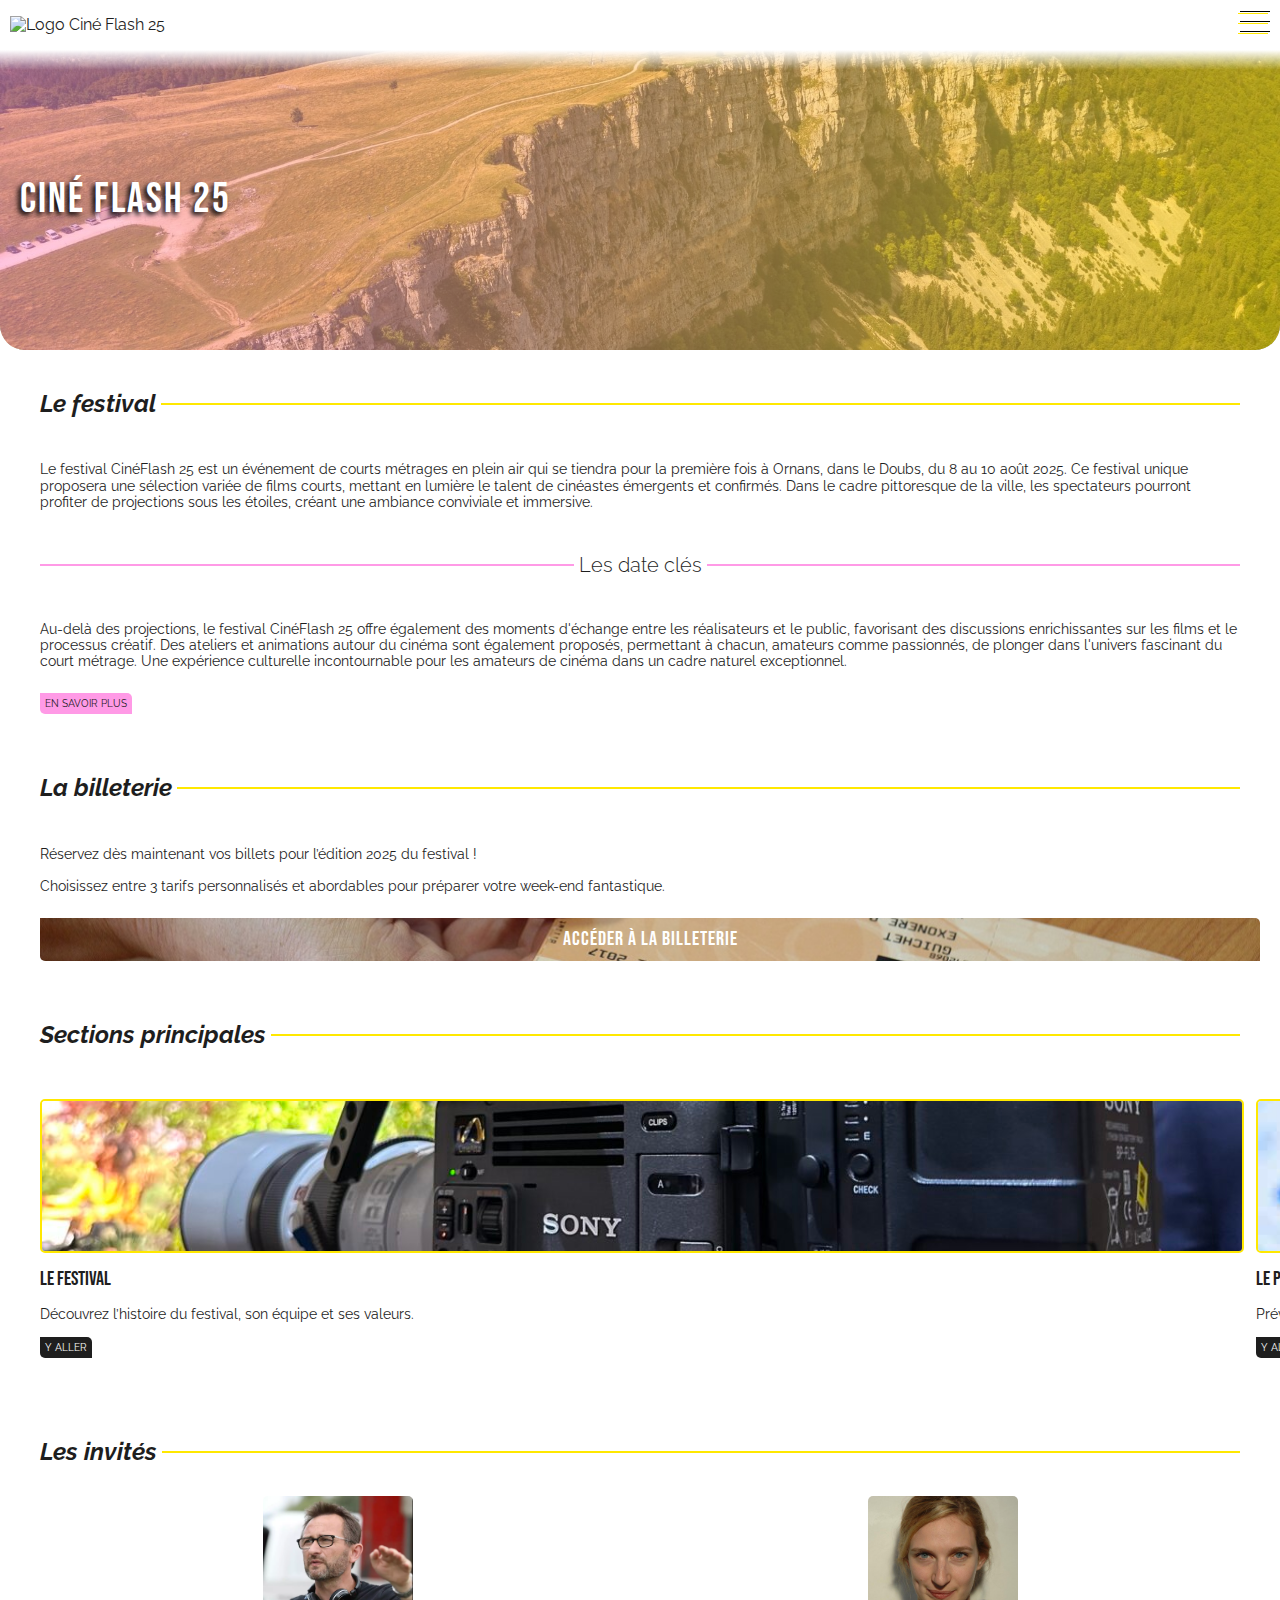
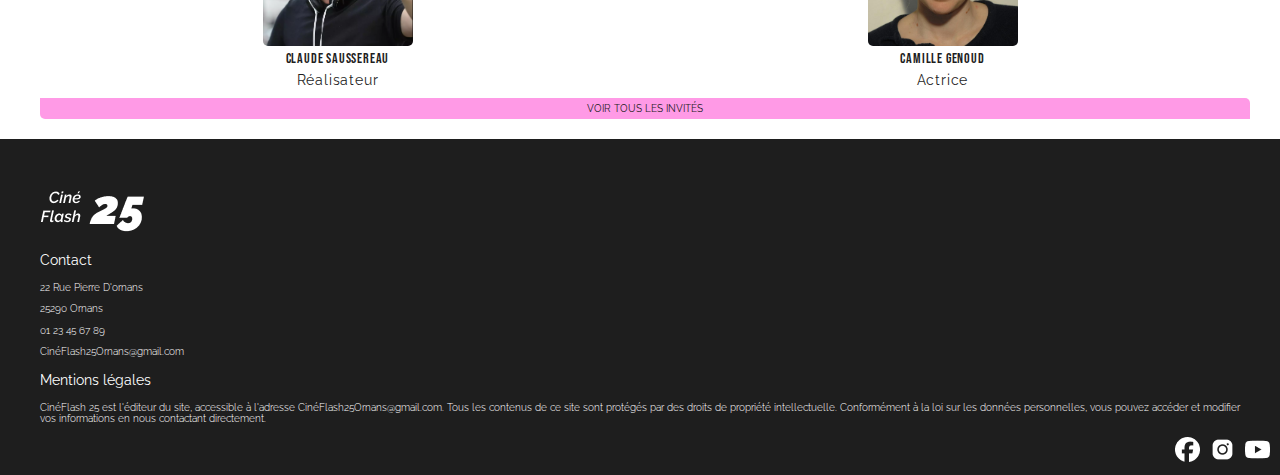
==== index.html @ e52c5e07 "fix article card et portrait dans index" ====
<!DOCTYPE html>
<html lang="fr">

<head>
    <meta charset="UTF-8">
    <meta name="viewport" content="width=device-width, initial-scale=1.0">
    <title>Ciné Flash 25</title>
    <link rel="stylesheet" href="/src/css/style.css">
    <script type="module" src="/src/js/script.js"></script>
</head>

<body>
    <header class="header">
        <div class="header__bar">
            <a class="header__logo-link" href="/">
                <img class="header__logo" src="/assets/logo-and-icons/logo-cineflash25-dark-and-shadows.PNG"
                    alt="Logo Ciné Flash 25">
            </a>

            <button class="btn-unstyled header__menu-btn" aria-label="menu" aria-expanded="false"
                aria-controls="mainNav">
                <img class="header__menu-icon" src="/assets/logo-and-icons/burger-icon-menu-bar-svg.svg"
                    alt="Icône menu hamburger">
            </button>
        </div>
        <nav class="header__menu menu" id="mainNav" aria-hidden="true">
            <ul class="menu__list list-unstyled">
                <li class="menu__item">
                    <a class="menu__link" href="/">Accueil</a>
                </li>
                <li class="menu__item">
                    <a class="menu__link" href="/festival.html">Le festival</a>
                </li>
                <li class="menu__item">
                    <a class="menu__link" href="/programme.html">Le programme</a>
                </li>
                <li class="menu__item">
                    <a class="menu__link" href="/">La billeterie</a>
                </li>
                <li class="menu__item">
                    <a class="menu__link" href="/films/">À l'affiche</a>
                </li>
                <li class="menu__item">
                    <a class="menu__link" href="/invites/">Les invités</a>
                </li>
                <li class="menu__item">
                    <a class="menu__link" href="/infos.html">Infos pratiques</a>
                </li>
                <li class="menu__item">
                    <a class="menu__link" href="/contact.html">Nous contacter</a>
                </li>
            </ul>
            <div class="menu__secondaire">
                <ul class="menu__social-network list-unstyled" aria-label="Réseaux sociaux">
                    <li><a href="https://www.facebook.com/mmimontbeliard/"><img
                                src="/assets/logo-and-icons/facebook.png" alt="Icône facebook"></a></li>
                    <li><a href="https://www.instagram.com/mmi_montbeliard/"><img
                                src="/assets//logo-and-icons//instagram.png" alt="Icône instagram"></a></li>
                    <li><a href="https://www.youtube.com/channel/UCgW7jR8McJwjxPh0fDQaXGg/videos"><img
                                src="/assets//logo-and-icons//youtube.png" alt="Icône youtube"></a></li>
                </ul>
            </div>


        </nav>
    </header>

    <main>
        <div class="hero">
            <h1 class="hero__title">Ciné Flash 25</h1>
            <img class="hero__img" src="/assets/photos/montagne.jpg" alt="Montagne d'Ornans">
        </div>

        <section class="section">
            <header class="section__header">
                <h2 class="section__title">Le festival</h2>
            </header>
            <p class="section__para">
                Le festival CinéFlash 25 est un événement de courts métrages en plein air qui se tiendra pour la
                première fois à Ornans, dans le Doubs, du 8 au 10 août 2025. Ce festival unique proposera une sélection
                variée de films courts, mettant en lumière le talent de cinéastes émergents et confirmés. Dans le cadre
                pittoresque de la ville, les spectateurs pourront profiter de projections sous les étoiles, créant une
                ambiance conviviale et immersive.
            </p>
            <h3 class="section__exergue">Les date clés</h3>
            <p class="section__para">
                Au-delà des projections, le festival CinéFlash 25 offre également des moments d'échange entre les
                réalisateurs et le public, favorisant des discussions enrichissantes sur les films et le processus
                créatif. Des ateliers et animations autour du cinéma sont également proposés, permettant à chacun,
                amateurs comme passionnés, de plonger dans l'univers fascinant du court métrage. Une expérience
                culturelle incontournable pour les amateurs de cinéma dans un cadre naturel exceptionnel.
            </p>
            <a class="btn btn--CTA" href="/festival.html">En savoir plus</a>
        </section>

        <section class="section">
            <header class="section__header">
                <h2 class="section__title">
                    La billeterie
                </h2>
            </header>
            <p class="section__para">
                Réservez dès maintenant vos billets pour l’édition 2025 du festival !
                <br><br>
                Choisissez entre 3 tarifs personnalisés et abordables pour préparer votre week-end fantastique.
            </p>
            <a class="btn btn--billeterie" href="/">Accéder à la billeterie</a>
        </section>

        <section class="section">
            <header class="section__header">
                <h2 class="section__title">
                    Sections principales
                </h2>
            </header>

            <div class="section__carousel">
                <article class="card">
                    <img class="card__img" src="/assets/photos/camera.jpeg" alt="Une caméra">
                    <h2 class="card__title">Le festival</h2>
                    <p class="card__desc">Découvrez l’histoire du festival, son équipe et ses valeurs.</p>
                    <a class="btn" href="/festival.html">Y aller</a>
                </article>

                <article class="card">
                    <img class="card__img" src="/assets/photos/onecalendar-1024x683.jpg" alt="Un calendrier">
                    <h2 class="card__title">Le programme</h2>
                    <p class="card__desc">Prévoyez votre week-end au festival en regardant le programme des séances à
                        venir
                        mais aussi des activités annexes.</p>
                        <a class="btn" href="/programme.html">Y aller</a>
                </article>
            </div>
        </section>

        <section class="section">
            <header class="section__header">
                <h2 class="section__title">
                    Les invités
                </h2>
            </header>

            <div class="section__grid">
                <article class="portrait">
                    <img class="portrait__img" src="/assets/photo-personnes/claude-saussereau.PNG"
                        alt="Photos de CLaude Saussereau">
                    <h2 class="portrait__title">Claude Saussereau</h2>
                    <p class="portrait__desc">Réalisateur</p>
                </article>

                <article class="portrait">
                    <img class="portrait__img" src="/assets/photo-personnes/camille-genaud.jpg" alt="Photos de Camille Genaud">
                    <h2 class="portrait__title">Camille Genoud</h2>
                    <p class="portrait__desc">Actrice</p>
                </article>
            </div>
            <a class="btn btn--CTA btn--big" href="/invites/">Voir tous les invités</a>
        </section>
    </main>

    <footer class="footer">
        <a href="/">
            <img class="footer__logo" src="/assets/logo-and-icons/logo-cineflash25-light.png" alt="Logo Ciné Flash 25">
        </a>
        <p class="footer__title">
            Contact
        </p>
        <ul class="footer__list list-unstyled">
            <li>
                <p class="footer__content">22 Rue Pierre D'ornans</p>
            </li>
            <li>
                <p class="footer__content">25290 Ornans</p>
            </li>
            <li>
                <p class="footer__content">01 23 45 67 89</p>
            </li>
            <li>
                <p class="footer__content">CinéFlash25Ornans@gmail.com</p>
            </li>
        </ul>
        <p class="footer__title">
            Mentions légales
        </p>
        <p class="footer__content">
            CinéFlash 25 est l'éditeur du site, accessible à l'adresse CinéFlash25Ornans@gmail.com. Tous les contenus de
            ce site sont protégés par des droits de propriété intellectuelle. Conformément à la loi sur les données
            personnelles, vous pouvez accéder et modifier vos informations en nous contactant directement.
        </p>
        <ul class="footer__socials list-unstyled">
            <li>
                <a href="https://www.facebook.com/mmimontbeliard/?locale=fr_FR">
                    <img src="/assets/logo-and-icons/facebook.png" alt="Icônes facebook"></a>
            </li>
            <li>
                <a href="https://www.instagram.com/mmi_montbeliard/">
                    <img src="/assets/logo-and-icons/instagram.png" alt="Icônes instagram"></a>
            </li>
            <li>
                <a href="https://www.youtube.com/channel/UCgW7jR8McJwjxPh0fDQaXGg/videos">
                    <img src="/assets/logo-and-icons/youtube.png" alt="Icône youtube"></a>
            </li>
        </ul>
    </footer>
</body>

</html>
---- src/css/style.css ----
@import url('https://fonts.googleapis.com/css2?family=Bebas+Neue&family=Inter:ital,opsz,wght@0,14..32,100..900;1,14..32,100..900&family=Playfair+Display:ital,wght@0,400..900;1,400..900&family=Raleway:ital,wght@0,100..900;1,100..900&display=swap');
@import url('https://fonts.googleapis.com/css2?family=Bebas+Neue&family=Inter:ital,opsz,wght@0,14..32,100..900;1,14..32,100..900&family=Playfair+Display:ital,wght@0,400..900;1,400..900&family=Raleway:ital,wght@0,100..900;1,100..900&display=swap');

@import "/src/css/vendors/normalize.css";

@import "/src/css/utils/variables.css";

@import "/src/css/base/main.css";
@import "/src/css/base/media.css";

@import "/src/css/layout/header.css";
@import "/src/css/layout/footer.css";

@import "/src/css/components/menu.css";
@import "/src/css/components/hero.css";
@import "/src/css/components/section.css";
@import "/src/css/components/card.css";
@import "/src/css/components/portrait.css";
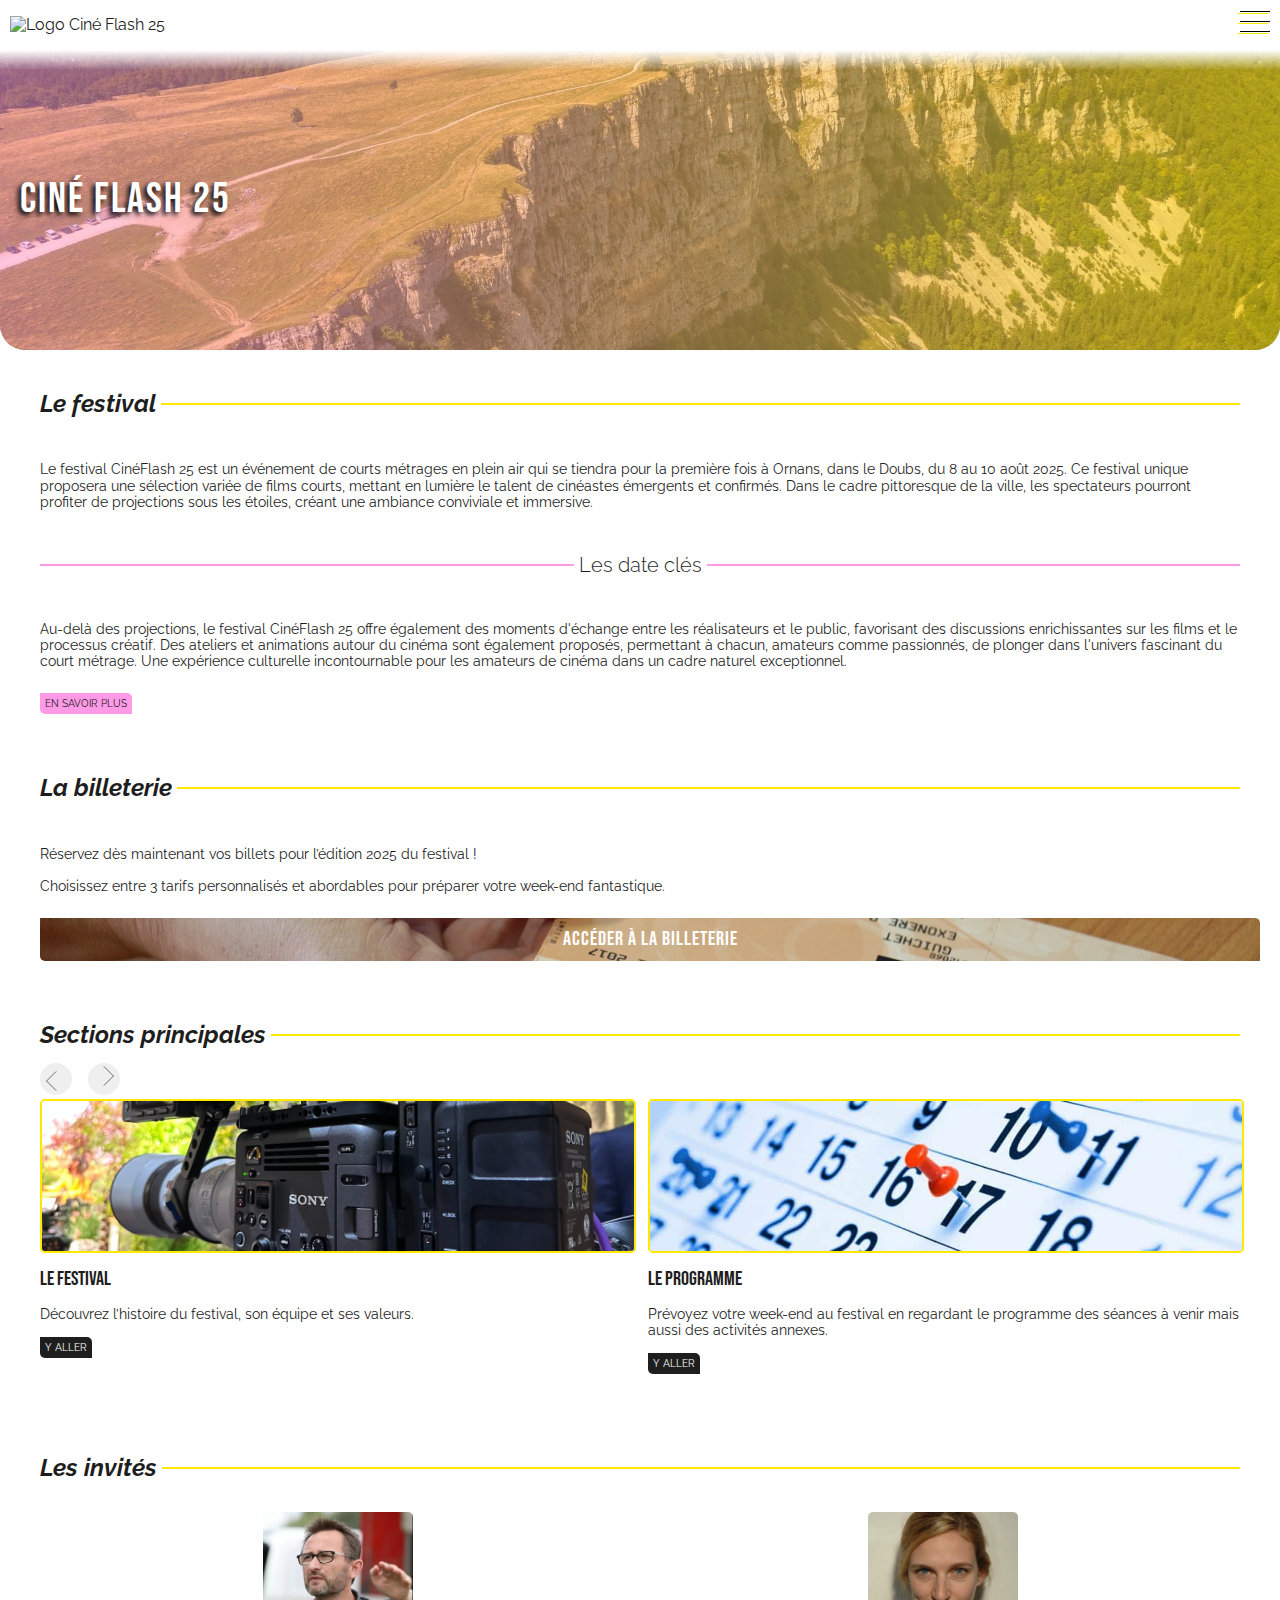
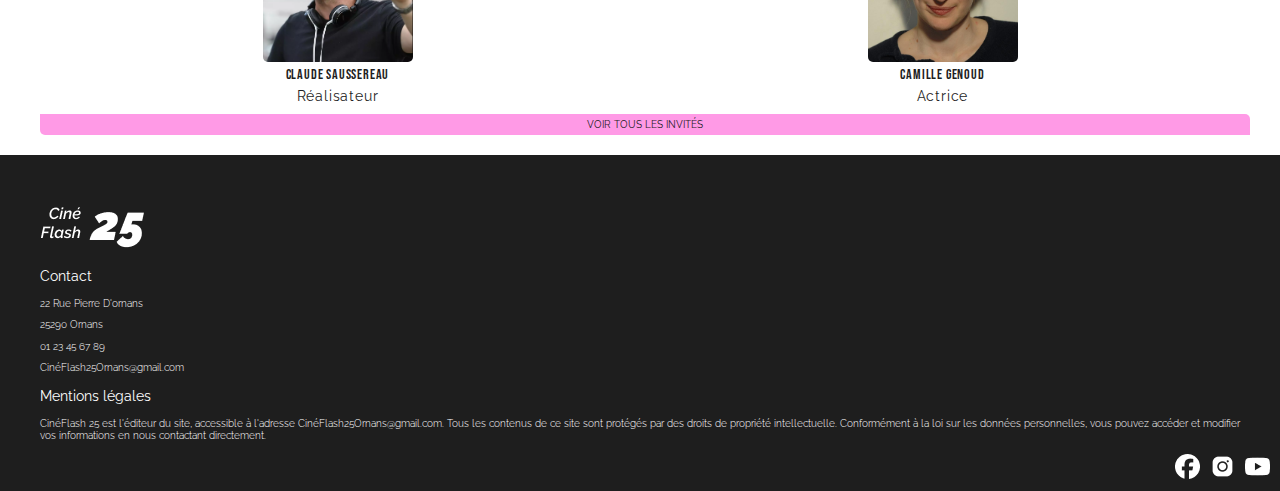
==== commit 7c48ebfc: "Ajout des boutons sur les carousels ;)" ====
--- a/index.html
+++ b/index.html
@@ -114,15 +114,15 @@
                 </h2>
             </header>
 
-            <div class="section__carousel">
-                <article class="card">
+            <div class="section carousel">
+                <article class="carousel__item card">
                     <img class="card__img" src="/assets/photos/camera.jpeg" alt="Une caméra">
                     <h2 class="card__title">Le festival</h2>
                     <p class="card__desc">Découvrez l’histoire du festival, son équipe et ses valeurs.</p>
                     <a class="btn" href="/festival.html">Y aller</a>
                 </article>
 
-                <article class="card">
+                <article class="carousel__item card">
                     <img class="card__img" src="/assets/photos/onecalendar-1024x683.jpg" alt="Un calendrier">
                     <h2 class="card__title">Le programme</h2>
                     <p class="card__desc">Prévoyez votre week-end au festival en regardant le programme des séances à
@@ -130,6 +130,15 @@
                         mais aussi des activités annexes.</p>
                         <a class="btn" href="/programme.html">Y aller</a>
                 </article>
+
+                <div class="carousel__controls">
+                    <button class="carousel__button carousel__button--prev" aria-label="Défiler vers la gauche">
+                      <img src="/assets/logo-and-icons/arrow-icon.svg" alt="fleche gauche" />
+                    </button>
+                    <button class="carousel__button carousel__button--next" aria-label="Défiler vers la droite">
+                      <img src="/assets/logo-and-icons/arrow-icon.svg" alt="fleche droite" />
+                    </button>
+                </div>
             </div>
         </section>
 
--- a/src/css/style.css
+++ b/src/css/style.css
@@ -15,4 +15,5 @@
 @import "/src/css/components/hero.css";
 @import "/src/css/components/section.css";
 @import "/src/css/components/card.css";
-@import "/src/css/components/portrait.css";+@import "/src/css/components/portrait.css";
+@import "/src/css/components/carousel.css";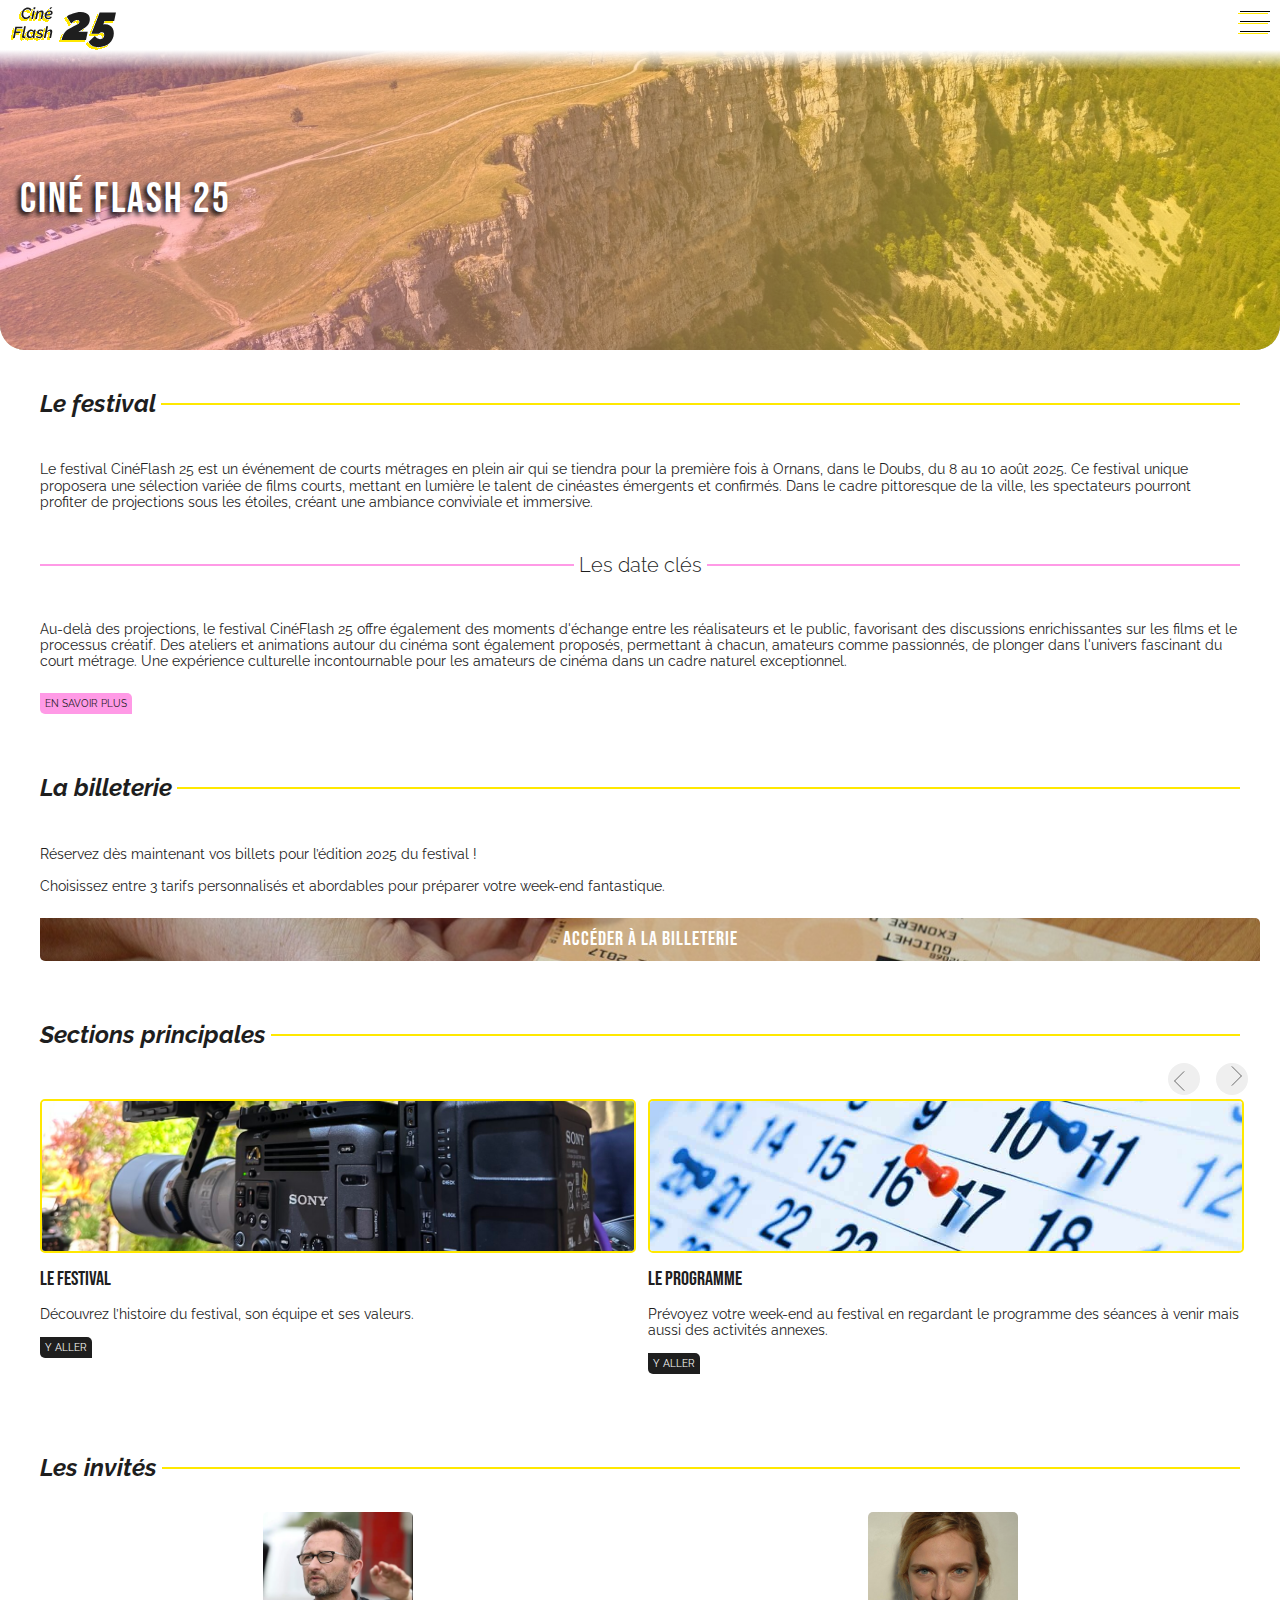
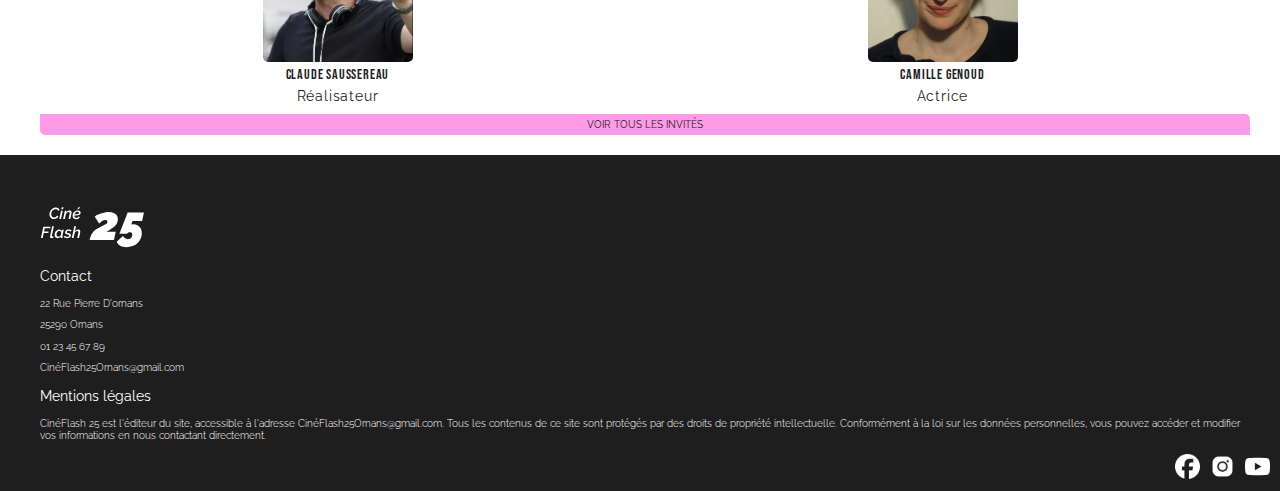
==== commit decaf543: "ajout du favicon" ====
--- a/index.html
+++ b/index.html
@@ -7,14 +7,19 @@
     <title>Ciné Flash 25</title>
     <link rel="stylesheet" href="/src/css/style.css">
     <script type="module" src="/src/js/script.js"></script>
+    <link rel="icon" type="image/png" href="/assets/logo-and-icons/favicon-96x96.png" sizes="96x96" />
+    <link rel="icon" type="image/svg+xml" href="/assets/logo-and-icons/favicon.svg" />
+    <link rel="shortcut icon" href="/assets/logo-and-icons/favicon.ico" />
+    <link rel="apple-touch-icon" sizes="180x180" href="/assets/logo-and-icons/apple-touch-icon.png" />
+    <meta name="apple-mobile-web-app-title" content="Ciné Flash 25" />
+    <link rel="manifest" href="/assets/logo-and-icons/site.webmanifest" />
 </head>
 
 <body>
     <header class="header">
         <div class="header__bar">
             <a class="header__logo-link" href="/">
-                <img class="header__logo" src="/assets/logo-and-icons/logo-cineflash25-dark-and-shadows.PNG"
-                    alt="Logo Ciné Flash 25">
+                <img class="header__logo" src="/assets/logo-and-icons/logo.svg" alt="Logo Ciné Flash 25">
             </a>
 
             <button class="btn-unstyled header__menu-btn" aria-label="menu" aria-expanded="false"
@@ -53,11 +58,11 @@
             <div class="menu__secondaire">
                 <ul class="menu__social-network list-unstyled" aria-label="Réseaux sociaux">
                     <li><a href="https://www.facebook.com/mmimontbeliard/"><img
-                                src="/assets/logo-and-icons/facebook.png" alt="Icône facebook"></a></li>
+                                src="/assets/logo-and-icons/facebook.svg" alt="Icône facebook"></a></li>
                     <li><a href="https://www.instagram.com/mmi_montbeliard/"><img
-                                src="/assets//logo-and-icons//instagram.png" alt="Icône instagram"></a></li>
+                                src="/assets//logo-and-icons/instagram.svg" alt="Icône instagram"></a></li>
                     <li><a href="https://www.youtube.com/channel/UCgW7jR8McJwjxPh0fDQaXGg/videos"><img
-                                src="/assets//logo-and-icons//youtube.png" alt="Icône youtube"></a></li>
+                                src="/assets//logo-and-icons/youtube.svg" alt="Icône youtube"></a></li>
                 </ul>
             </div>
 
@@ -128,15 +133,15 @@
                     <p class="card__desc">Prévoyez votre week-end au festival en regardant le programme des séances à
                         venir
                         mais aussi des activités annexes.</p>
-                        <a class="btn" href="/programme.html">Y aller</a>
+                    <a class="btn" href="/programme.html">Y aller</a>
                 </article>
 
                 <div class="carousel__controls">
                     <button class="carousel__button carousel__button--prev" aria-label="Défiler vers la gauche">
-                      <img src="/assets/logo-and-icons/arrow-icon.svg" alt="fleche gauche" />
+                        <img src="/assets/logo-and-icons/arrow-icon.svg" alt="fleche gauche" />
                     </button>
                     <button class="carousel__button carousel__button--next" aria-label="Défiler vers la droite">
-                      <img src="/assets/logo-and-icons/arrow-icon.svg" alt="fleche droite" />
+                        <img src="/assets/logo-and-icons/arrow-icon.svg" alt="fleche droite" />
                     </button>
                 </div>
             </div>
@@ -158,7 +163,8 @@
                 </article>
 
                 <article class="portrait">
-                    <img class="portrait__img" src="/assets/photo-personnes/camille-genaud.jpg" alt="Photos de Camille Genaud">
+                    <img class="portrait__img" src="/assets/photo-personnes/camille-genaud.jpg"
+                        alt="Photos de Camille Genaud">
                     <h2 class="portrait__title">Camille Genoud</h2>
                     <p class="portrait__desc">Actrice</p>
                 </article>
@@ -169,7 +175,7 @@
 
     <footer class="footer">
         <a href="/">
-            <img class="footer__logo" src="/assets/logo-and-icons/logo-cineflash25-light.png" alt="Logo Ciné Flash 25">
+            <img class="footer__logo" src="/assets/logo-and-icons/logo-light.svg" alt="Logo Ciné Flash 25">
         </a>
         <p class="footer__title">
             Contact
@@ -199,15 +205,15 @@
         <ul class="footer__socials list-unstyled">
             <li>
                 <a href="https://www.facebook.com/mmimontbeliard/?locale=fr_FR">
-                    <img src="/assets/logo-and-icons/facebook.png" alt="Icônes facebook"></a>
+                    <img src="/assets/logo-and-icons/facebook.svg" alt="Icônes facebook"></a>
             </li>
             <li>
                 <a href="https://www.instagram.com/mmi_montbeliard/">
-                    <img src="/assets/logo-and-icons/instagram.png" alt="Icônes instagram"></a>
+                    <img src="/assets/logo-and-icons/instagram.svg" alt="Icônes instagram"></a>
             </li>
             <li>
                 <a href="https://www.youtube.com/channel/UCgW7jR8McJwjxPh0fDQaXGg/videos">
-                    <img src="/assets/logo-and-icons/youtube.png" alt="Icône youtube"></a>
+                    <img src="/assets/logo-and-icons/youtube.svg" alt="Icône youtube"></a>
             </li>
         </ul>
     </footer>
--- a/src/css/style.css
+++ b/src/css/style.css
@@ -16,4 +16,5 @@
 @import "/src/css/components/section.css";
 @import "/src/css/components/card.css";
 @import "/src/css/components/portrait.css";
-@import "/src/css/components/carousel.css";+@import "/src/css/components/carousel.css";
+@import "/src/css/components/presentation.css";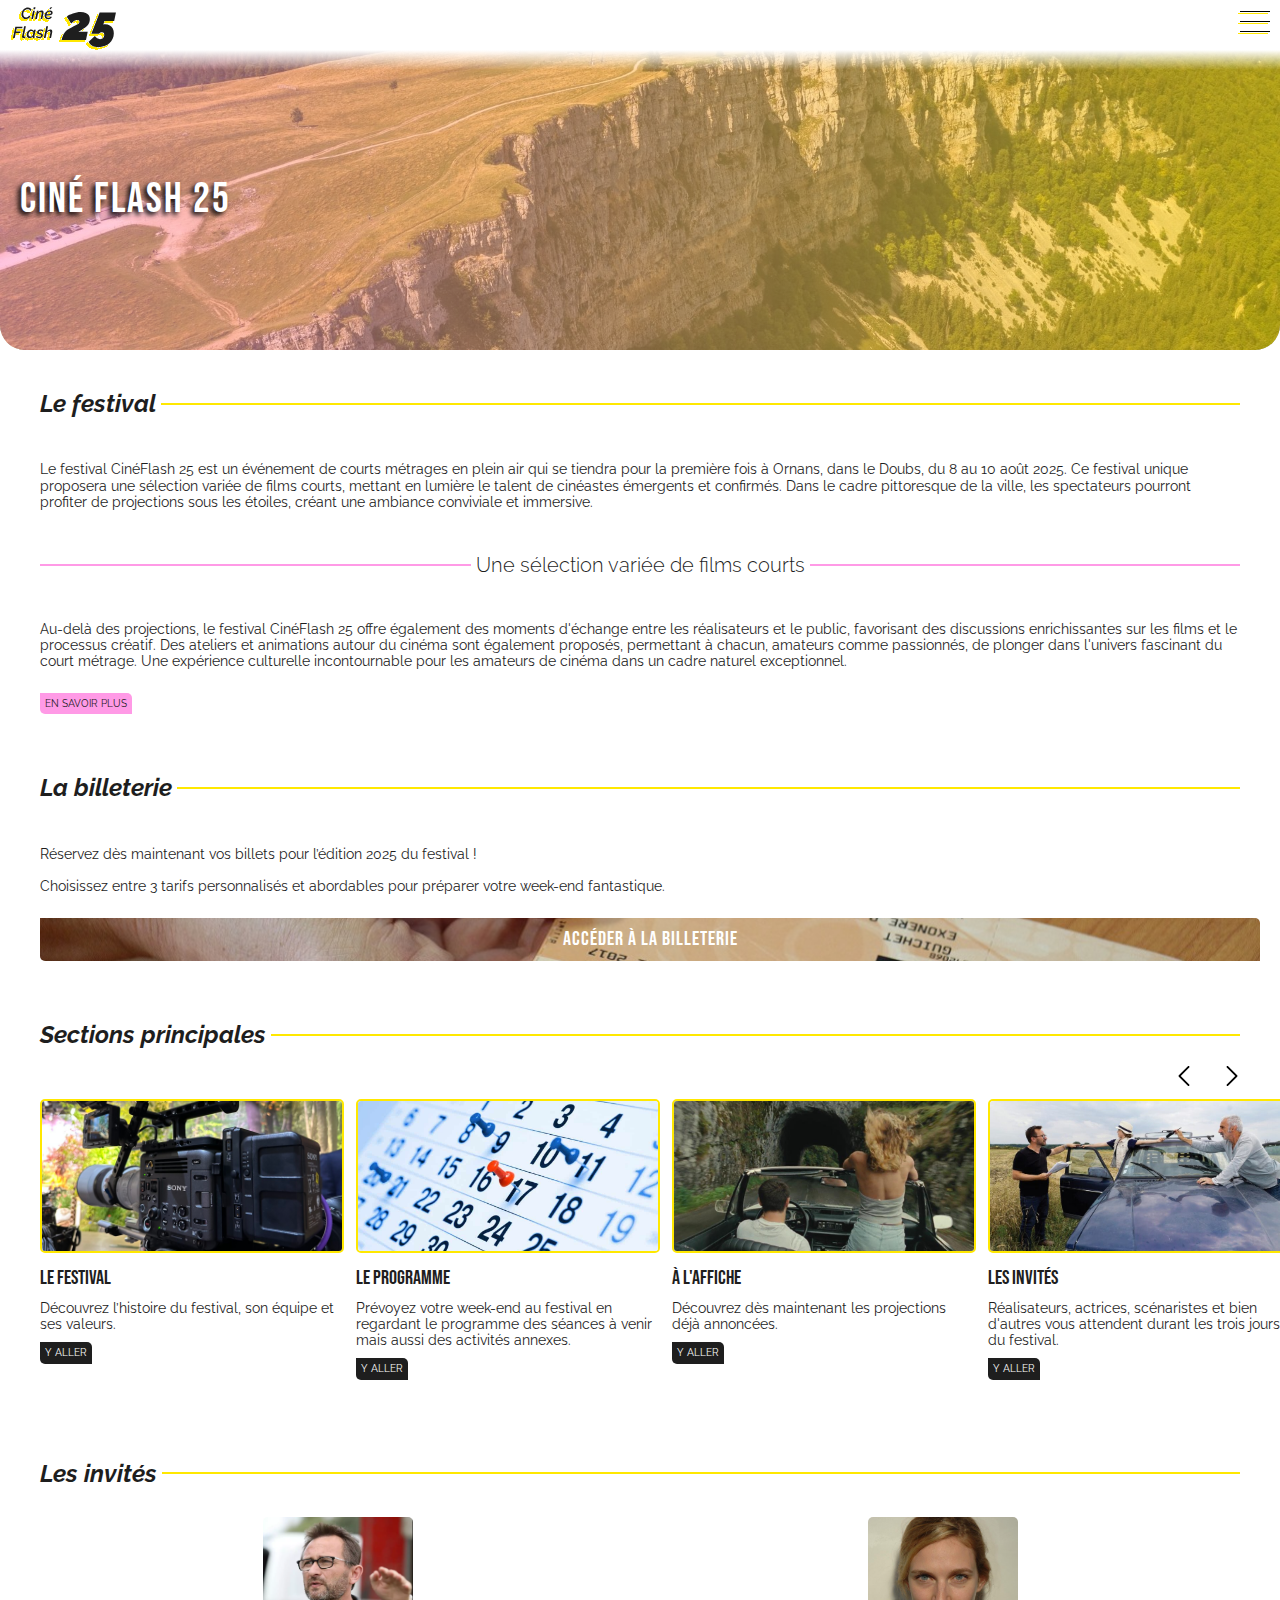
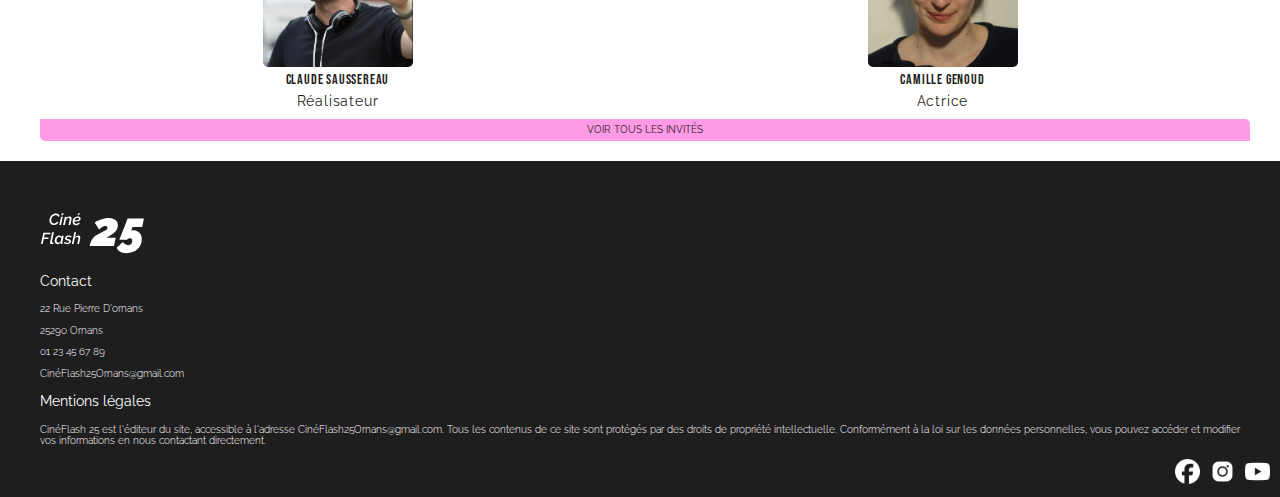
==== commit bbd96936: "téléchargement du programme pdf" ====
--- a/index.html
+++ b/index.html
@@ -87,7 +87,7 @@
                 pittoresque de la ville, les spectateurs pourront profiter de projections sous les étoiles, créant une
                 ambiance conviviale et immersive.
             </p>
-            <h3 class="section__exergue">Les date clés</h3>
+            <h3 class="section__exergue">Une sélection variée de films courts</h3>
             <p class="section__para">
                 Au-delà des projections, le festival CinéFlash 25 offre également des moments d'échange entre les
                 réalisateurs et le public, favorisant des discussions enrichissantes sur les films et le processus
@@ -121,18 +121,41 @@
 
             <div class="section carousel">
                 <article class="carousel__item card">
-                    <img class="card__img" src="/assets/photos/camera.jpeg" alt="Une caméra">
+                    <a href="/festival.html">
+                        <img class="card__img" src="/assets/photos/camera.jpeg" alt="Une caméra">
+                    </a>
                     <h2 class="card__title">Le festival</h2>
                     <p class="card__desc">Découvrez l’histoire du festival, son équipe et ses valeurs.</p>
                     <a class="btn" href="/festival.html">Y aller</a>
                 </article>
 
                 <article class="carousel__item card">
-                    <img class="card__img" src="/assets/photos/onecalendar-1024x683.jpg" alt="Un calendrier">
+                    <a href="/programme.html">
+                        <img class="card__img" src="/assets/photos/onecalendar-1024x683.jpg" alt="Un calendrier">
+                    </a>
                     <h2 class="card__title">Le programme</h2>
                     <p class="card__desc">Prévoyez votre week-end au festival en regardant le programme des séances à
                         venir
                         mais aussi des activités annexes.</p>
+                    <a class="btn" href="/programme.html">Y aller</a>
+                </article>
+
+                <article class="carousel__item card">
+                    <a href="/films/">
+                        <img class="card__img" src="/assets/image-film/la-tangente.jpg" alt="Image du film La Tangente">
+                    </a>
+                    <h2 class="card__title">À l'affiche</h2>
+                    <p class="card__desc">Découvrez dès maintenant les projections déjà annoncées.</p>
+                    <a class="btn" href="/programme.html">Y aller</a>
+                </article>
+
+                <article class="carousel__item card">
+                    <a href="/invites/">
+                        <img class="card__img" src="/assets/photos/claude-en-tournage.jpg" alt="Claude Saussereau sur un tournage">
+                    </a>
+                    <h2 class="card__title">Les invités</h2>
+                    <p class="card__desc">Réalisateurs, actrices, scénaristes et bien d'autres vous attendent durant les
+                        trois jours du festival.</p>
                     <a class="btn" href="/programme.html">Y aller</a>
                 </article>
 
--- a/src/css/style.css
+++ b/src/css/style.css
@@ -17,4 +17,5 @@
 @import "/src/css/components/card.css";
 @import "/src/css/components/portrait.css";
 @import "/src/css/components/carousel.css";
-@import "/src/css/components/presentation.css";+@import "/src/css/components/presentation.css";
+@import "/src/css/components/programme.css";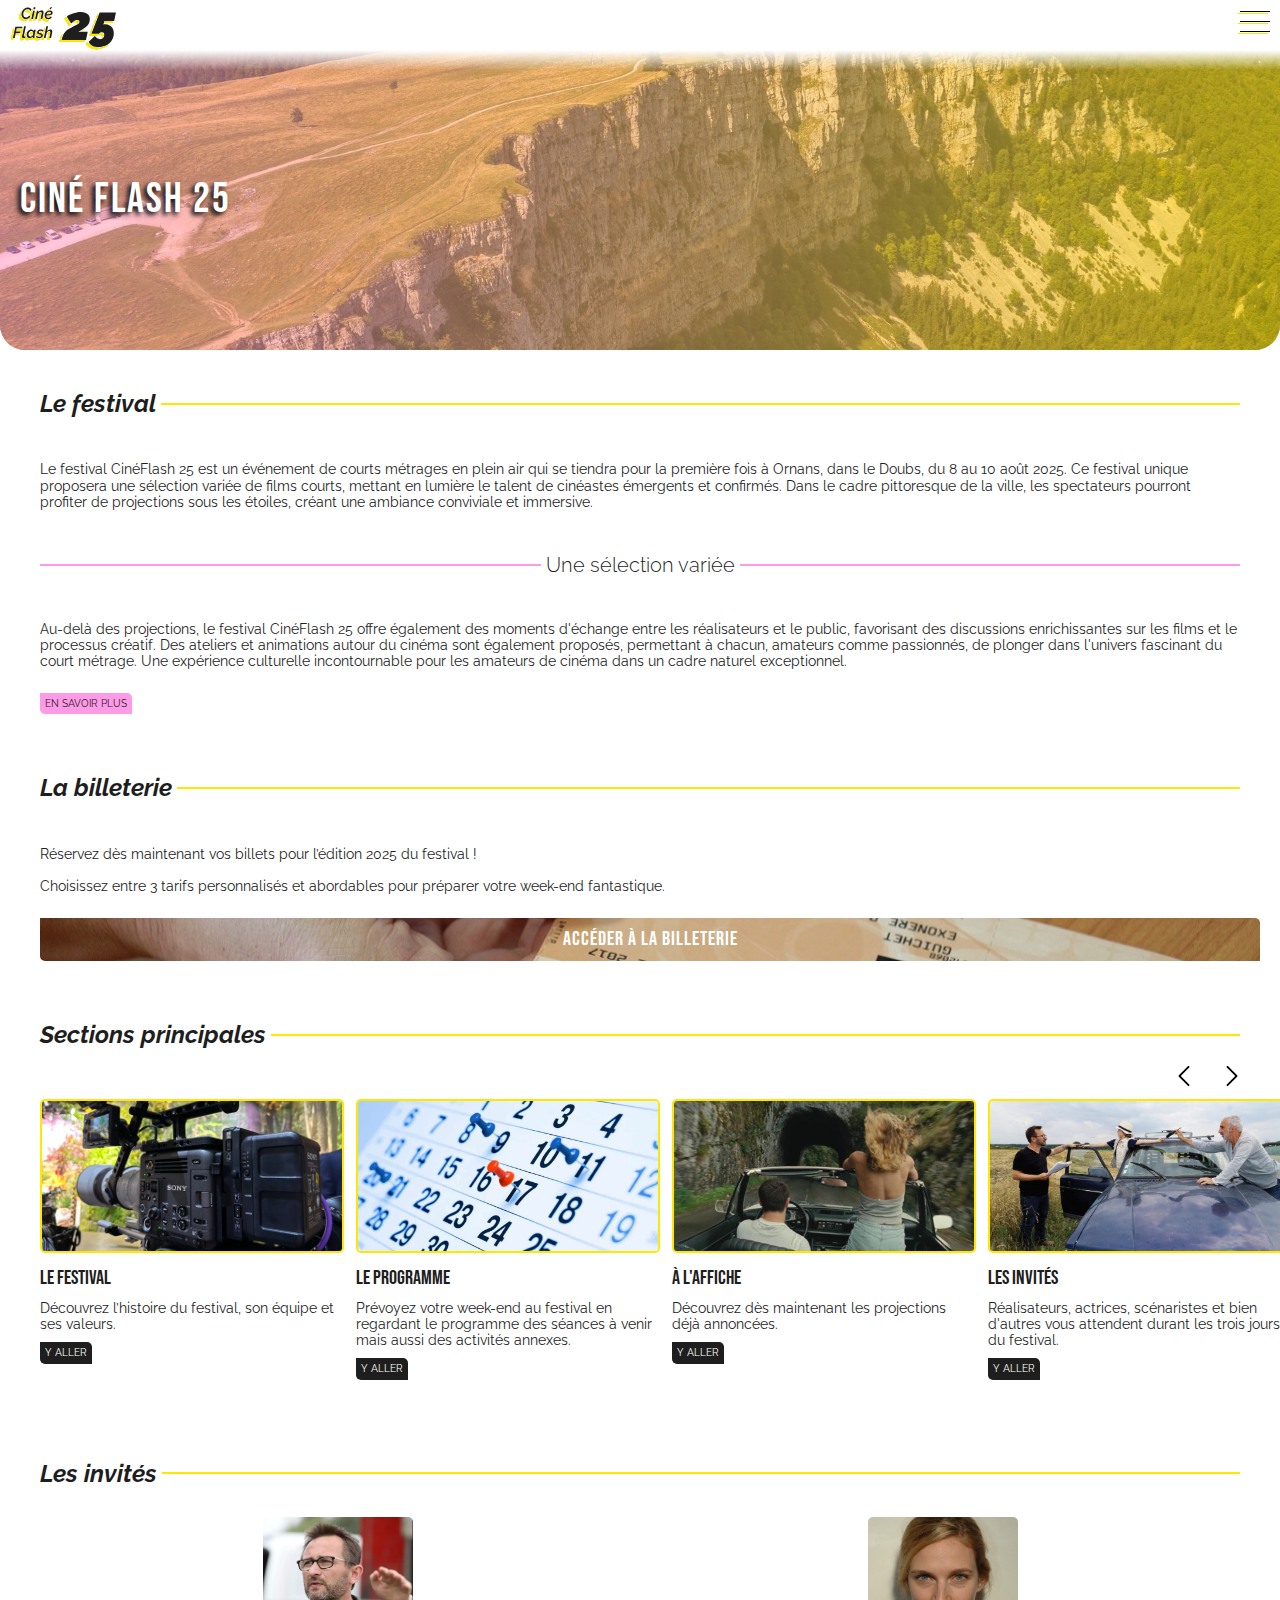
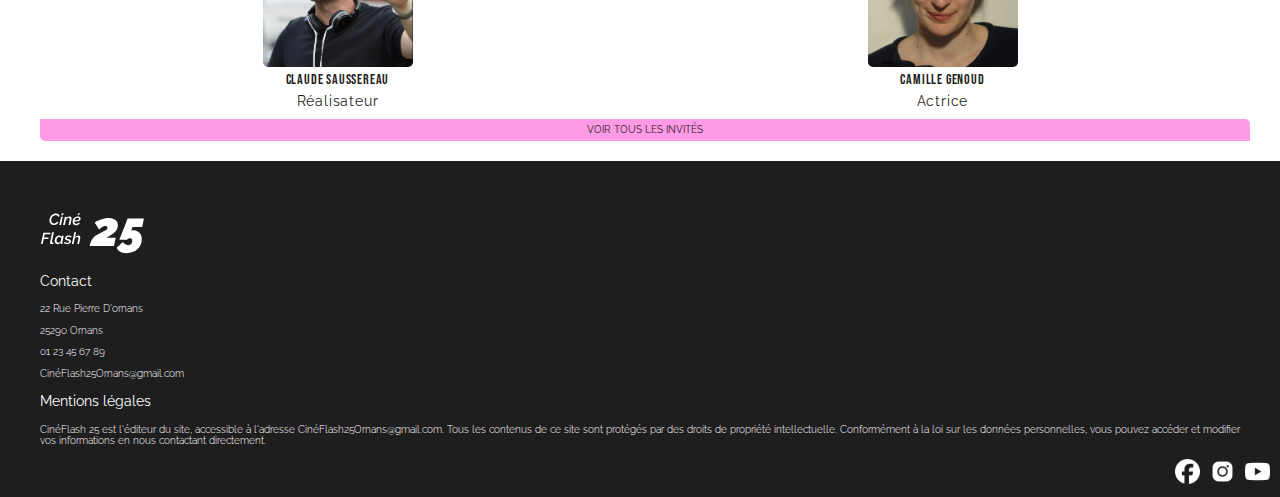
==== commit 93db2fae: "ajout de loading lazy sur certaines images" ====
--- a/index.html
+++ b/index.html
@@ -40,7 +40,7 @@
                     <a class="menu__link" href="/programme.html">Le programme</a>
                 </li>
                 <li class="menu__item">
-                    <a class="menu__link" href="/">La billeterie</a>
+                    <a class="menu__link" href="/billeterie.html">La billeterie</a>
                 </li>
                 <li class="menu__item">
                     <a class="menu__link" href="/films/">À l'affiche</a>
@@ -87,7 +87,7 @@
                 pittoresque de la ville, les spectateurs pourront profiter de projections sous les étoiles, créant une
                 ambiance conviviale et immersive.
             </p>
-            <h3 class="section__exergue">Une sélection variée de films courts</h3>
+            <h3 class="section__exergue">Une sélection variée</h3>
             <p class="section__para">
                 Au-delà des projections, le festival CinéFlash 25 offre également des moments d'échange entre les
                 réalisateurs et le public, favorisant des discussions enrichissantes sur les films et le processus
@@ -109,7 +109,7 @@
                 <br><br>
                 Choisissez entre 3 tarifs personnalisés et abordables pour préparer votre week-end fantastique.
             </p>
-            <a class="btn btn--billeterie" href="/">Accéder à la billeterie</a>
+            <a class="btn btn--billeterie" href="/billeterie.html">Accéder à la billeterie</a>
         </section>
 
         <section class="section">
@@ -122,7 +122,7 @@
             <div class="section carousel">
                 <article class="carousel__item card">
                     <a href="/festival.html">
-                        <img class="card__img" src="/assets/photos/camera.jpeg" alt="Une caméra">
+                        <img class="card__img" src="/assets/photos/camera.jpeg" alt="Une caméra" loading="lazy">
                     </a>
                     <h2 class="card__title">Le festival</h2>
                     <p class="card__desc">Découvrez l’histoire du festival, son équipe et ses valeurs.</p>
@@ -131,7 +131,7 @@
 
                 <article class="carousel__item card">
                     <a href="/programme.html">
-                        <img class="card__img" src="/assets/photos/onecalendar-1024x683.jpg" alt="Un calendrier">
+                        <img class="card__img" src="/assets/photos/onecalendar-1024x683.jpg" alt="Un calendrier" loading="lazy">
                     </a>
                     <h2 class="card__title">Le programme</h2>
                     <p class="card__desc">Prévoyez votre week-end au festival en regardant le programme des séances à
@@ -142,7 +142,7 @@
 
                 <article class="carousel__item card">
                     <a href="/films/">
-                        <img class="card__img" src="/assets/image-film/la-tangente.jpg" alt="Image du film La Tangente">
+                        <img class="card__img" src="/assets/image-film/la-tangente.jpg" alt="Image du film La Tangente" loading="lazy">
                     </a>
                     <h2 class="card__title">À l'affiche</h2>
                     <p class="card__desc">Découvrez dès maintenant les projections déjà annoncées.</p>
@@ -151,7 +151,7 @@
 
                 <article class="carousel__item card">
                     <a href="/invites/">
-                        <img class="card__img" src="/assets/photos/claude-en-tournage.jpg" alt="Claude Saussereau sur un tournage">
+                        <img class="card__img" src="/assets/photos/claude-en-tournage.jpg" alt="Claude Saussereau sur un tournage" loading="lazy">
                     </a>
                     <h2 class="card__title">Les invités</h2>
                     <p class="card__desc">Réalisateurs, actrices, scénaristes et bien d'autres vous attendent durant les
@@ -161,10 +161,10 @@
 
                 <div class="carousel__controls">
                     <button class="carousel__button carousel__button--prev" aria-label="Défiler vers la gauche">
-                        <img src="/assets/logo-and-icons/arrow-icon.svg" alt="fleche gauche" />
+                        <img src="/assets/logo-and-icons/arrow-icon.svg" alt="fleche gauche"  loading="lazy"/>
                     </button>
                     <button class="carousel__button carousel__button--next" aria-label="Défiler vers la droite">
-                        <img src="/assets/logo-and-icons/arrow-icon.svg" alt="fleche droite" />
+                        <img src="/assets/logo-and-icons/arrow-icon.svg" alt="fleche droite"  loading="lazy"/>
                     </button>
                 </div>
             </div>
@@ -180,14 +180,14 @@
             <div class="section__grid">
                 <article class="portrait">
                     <img class="portrait__img" src="/assets/photo-personnes/claude-saussereau.PNG"
-                        alt="Photos de CLaude Saussereau">
+                        alt="Photos de CLaude Saussereau" loading="lazy">
                     <h2 class="portrait__title">Claude Saussereau</h2>
                     <p class="portrait__desc">Réalisateur</p>
                 </article>
 
                 <article class="portrait">
                     <img class="portrait__img" src="/assets/photo-personnes/camille-genaud.jpg"
-                        alt="Photos de Camille Genaud">
+                        alt="Photos de Camille Genaud" loading="lazy">
                     <h2 class="portrait__title">Camille Genoud</h2>
                     <p class="portrait__desc">Actrice</p>
                 </article>
--- a/src/css/style.css
+++ b/src/css/style.css
@@ -18,4 +18,5 @@
 @import "/src/css/components/portrait.css";
 @import "/src/css/components/carousel.css";
 @import "/src/css/components/presentation.css";
-@import "/src/css/components/programme.css";+@import "/src/css/components/programme.css";
+@import "/src/css/components/form.css";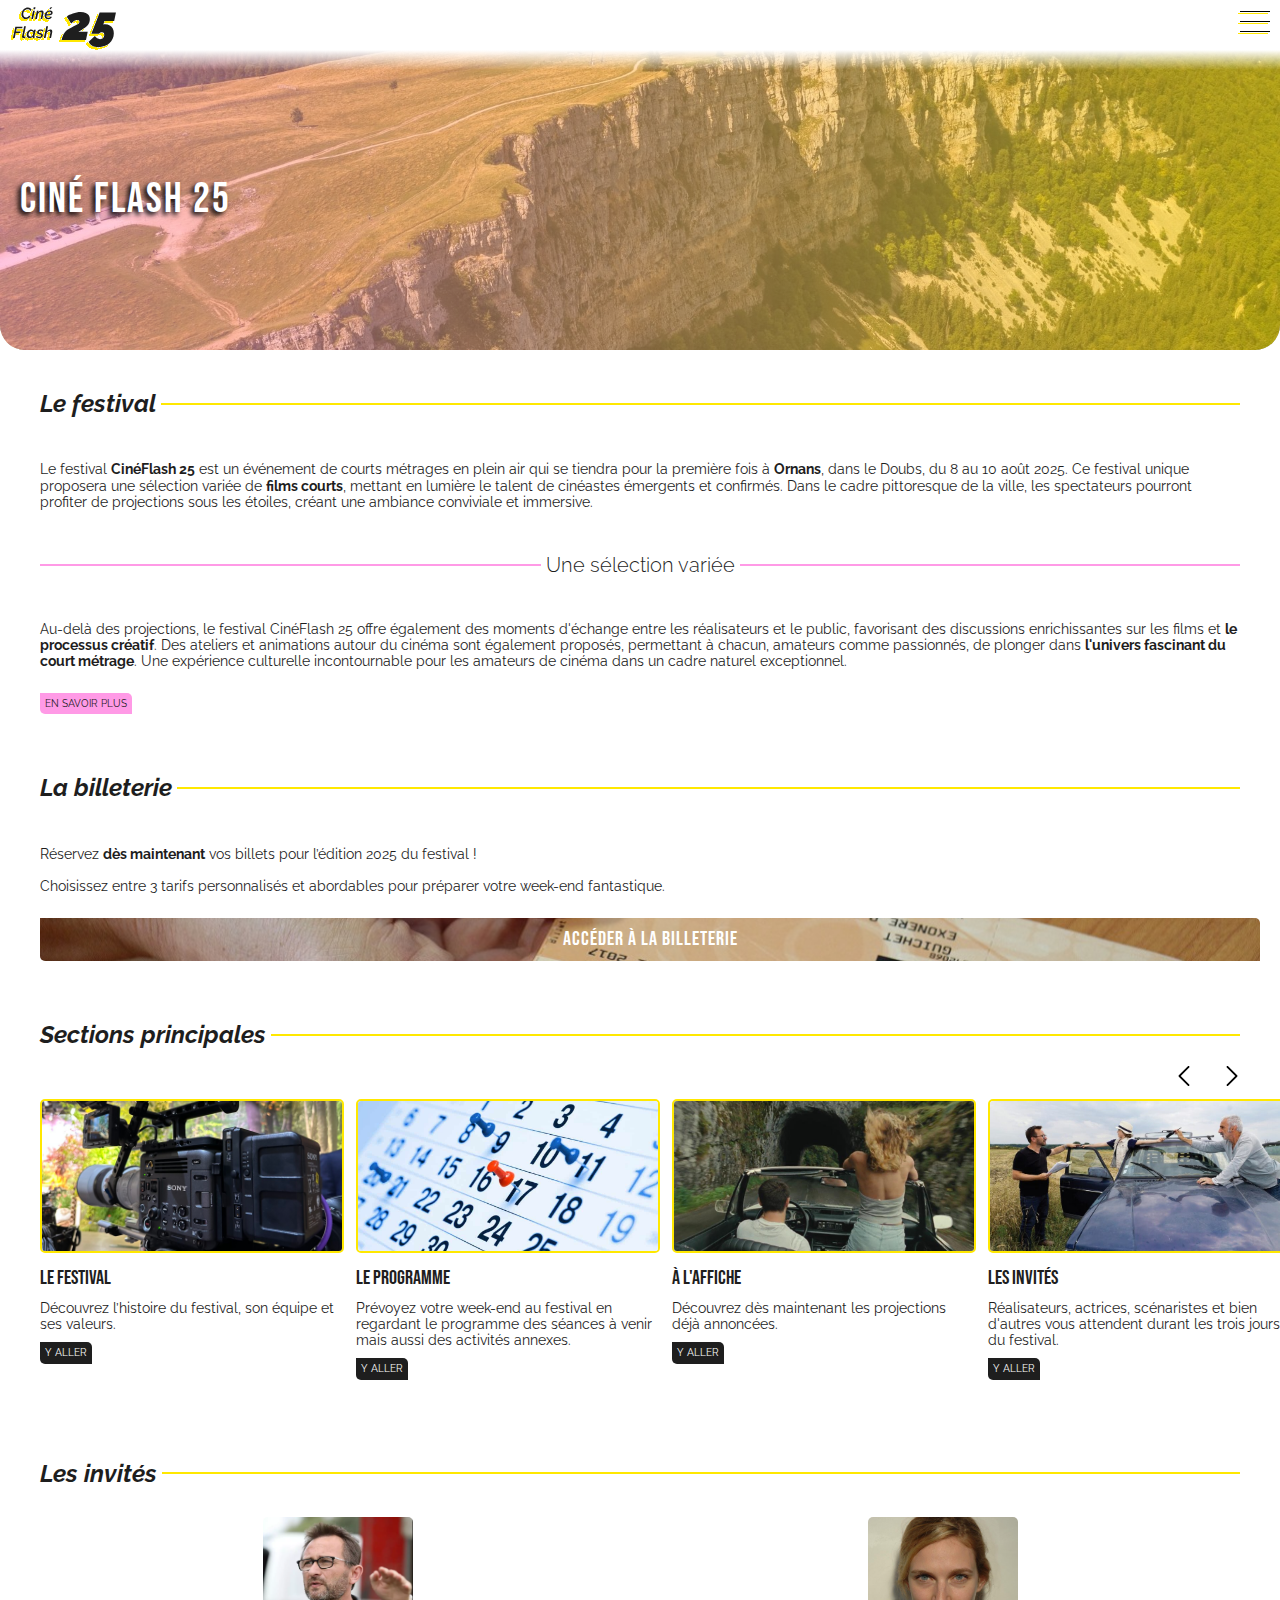
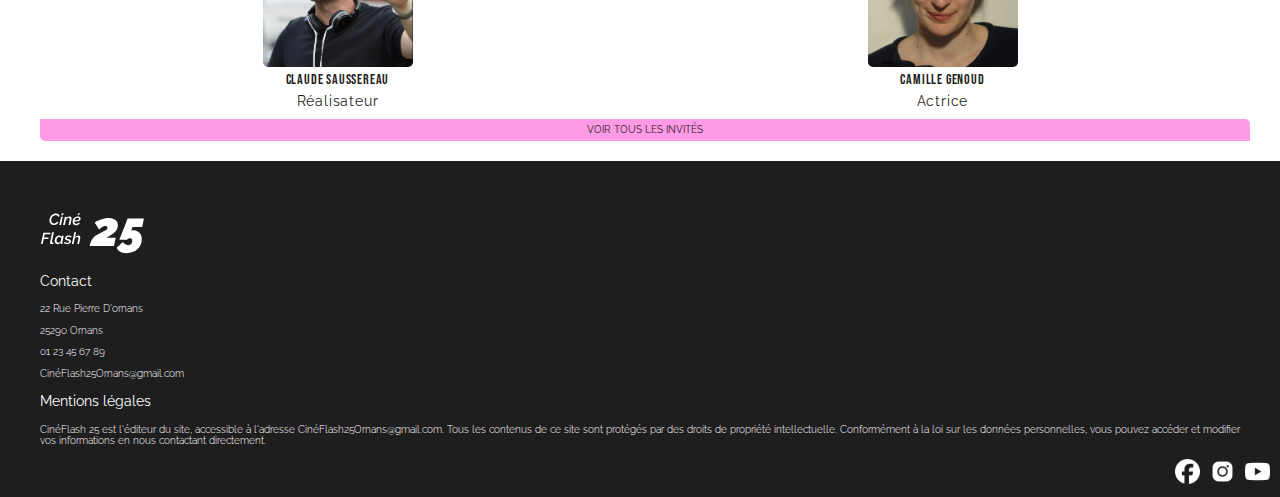
==== commit 4163759f: "ajout de strong dans les textes pour améliorer la scannabilité" ====
--- a/index.html
+++ b/index.html
@@ -81,18 +81,18 @@
                 <h2 class="section__title">Le festival</h2>
             </header>
             <p class="section__para">
-                Le festival CinéFlash 25 est un événement de courts métrages en plein air qui se tiendra pour la
-                première fois à Ornans, dans le Doubs, du 8 au 10 août 2025. Ce festival unique proposera une sélection
-                variée de films courts, mettant en lumière le talent de cinéastes émergents et confirmés. Dans le cadre
+                Le festival <strong>CinéFlash 25</strong> est un événement de courts métrages en plein air qui se tiendra pour la
+                première fois à <strong>Ornans</strong>, dans le Doubs, du 8 au 10 août 2025. Ce festival unique proposera une sélection
+                variée de <strong>films courts</strong>, mettant en lumière le talent de cinéastes émergents et confirmés. Dans le cadre
                 pittoresque de la ville, les spectateurs pourront profiter de projections sous les étoiles, créant une
                 ambiance conviviale et immersive.
             </p>
             <h3 class="section__exergue">Une sélection variée</h3>
             <p class="section__para">
                 Au-delà des projections, le festival CinéFlash 25 offre également des moments d'échange entre les
-                réalisateurs et le public, favorisant des discussions enrichissantes sur les films et le processus
-                créatif. Des ateliers et animations autour du cinéma sont également proposés, permettant à chacun,
-                amateurs comme passionnés, de plonger dans l'univers fascinant du court métrage. Une expérience
+                réalisateurs et le public, favorisant des discussions enrichissantes sur les films et <strong>le processus
+                créatif</strong>. Des ateliers et animations autour du cinéma sont également proposés, permettant à chacun,
+                amateurs comme passionnés, de plonger dans <strong>l'univers fascinant du court métrage</strong>. Une expérience
                 culturelle incontournable pour les amateurs de cinéma dans un cadre naturel exceptionnel.
             </p>
             <a class="btn btn--CTA" href="/festival.html">En savoir plus</a>
@@ -105,7 +105,7 @@
                 </h2>
             </header>
             <p class="section__para">
-                Réservez dès maintenant vos billets pour l’édition 2025 du festival !
+                Réservez <strong>dès maintenant</strong> vos billets pour l’édition 2025 du festival !
                 <br><br>
                 Choisissez entre 3 tarifs personnalisés et abordables pour préparer votre week-end fantastique.
             </p>
